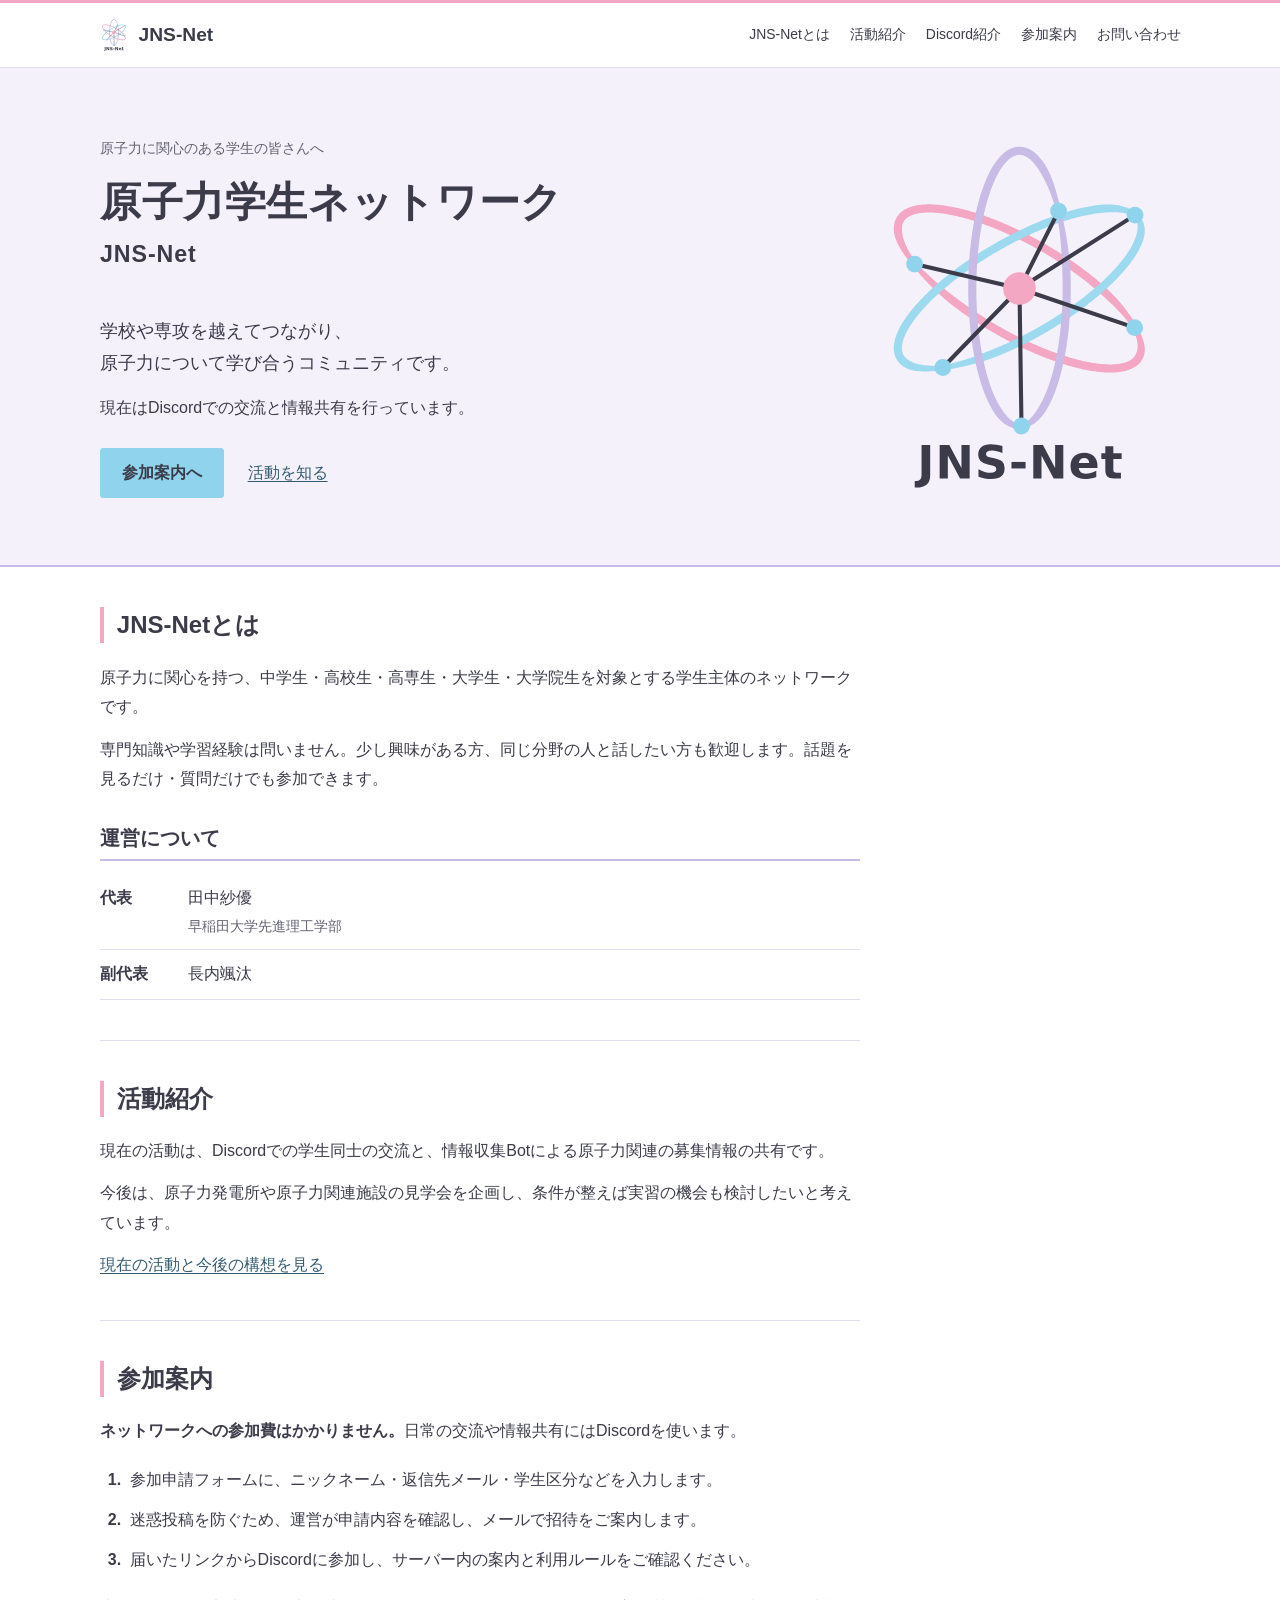
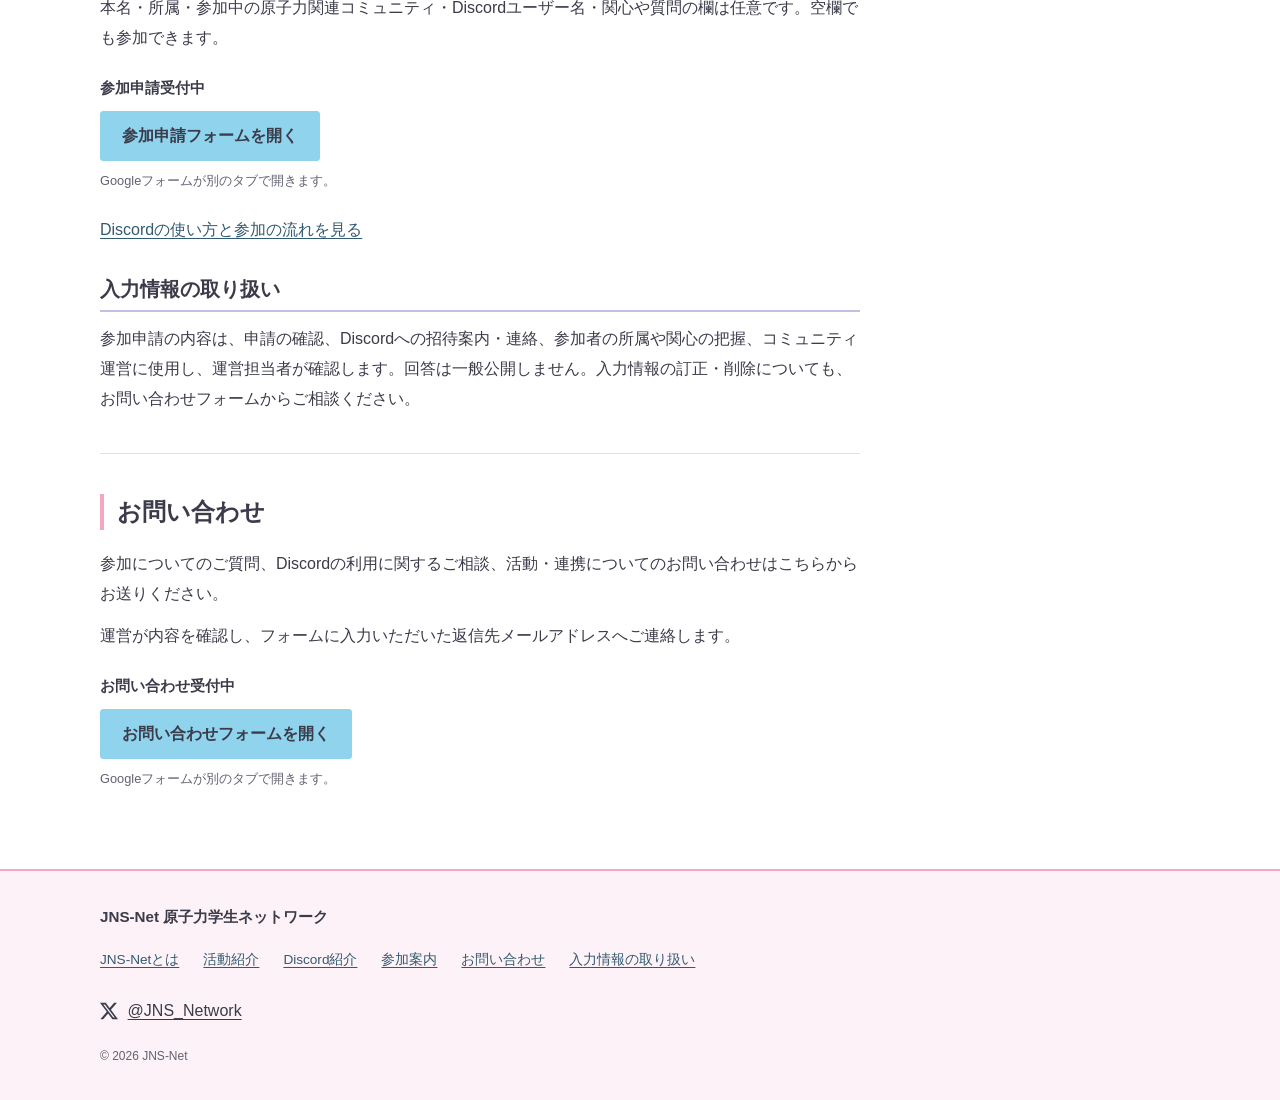
==== index.html @ f4543c04 "Publish JNS-Net official website" ====
<!DOCTYPE html>
<html lang="ja">
<head>
  <meta charset="UTF-8">
  <meta name="viewport" content="width=device-width, initial-scale=1.0">
  <title>JNS-Net 原子力学生ネットワーク</title>
  <meta name="description" content="原子力に関心のある学生が、学校や専攻を越えて交流するネットワークです。Discordでの交流・募集情報の共有、参加申請をご案内します。参加費無料。">
  <meta property="og:title" content="JNS-Net 原子力学生ネットワーク">
  <meta property="og:description" content="原子力に関心のある学生が、学校や専攻を越えて交流するネットワークです。Discordでの交流・募集情報の共有、参加申請をご案内します。参加費無料。">
  <meta property="og:image" content="https://tomatoto0314.github.io/jns-net-site/assets/JNS-Net_%E6%AD%A3%E5%BC%8F%E3%83%AD%E3%82%B4%E3%82%BB%E3%83%83%E3%83%88/02_%E3%82%A2%E3%82%A4%E3%82%B3%E3%83%B3/JNS-Net_%E3%82%A2%E3%82%A4%E3%82%B3%E3%83%B3_%E7%99%BD%E8%83%8C%E6%99%AF_256px.png">
  <meta property="og:type" content="website">
  <meta property="og:url" content="https://tomatoto0314.github.io/jns-net-site/">
  <link rel="canonical" href="https://tomatoto0314.github.io/jns-net-site/">
  <link rel="icon" type="image/svg+xml" href="assets/JNS-Net_正式ロゴセット/02_アイコン/JNS-Net_アイコン.svg">
  <link rel="icon" type="image/png" sizes="256x256" href="assets/JNS-Net_正式ロゴセット/02_アイコン/JNS-Net_アイコン_白背景_256px.png">
  <link rel="apple-touch-icon" href="assets/JNS-Net_正式ロゴセット/02_アイコン/JNS-Net_アイコン_白背景_256px.png">
  <link rel="stylesheet" href="style.css">
  <script src="script.js" defer></script>
</head>
<body>
  <a class="skip-link" href="#main">本文へ</a>
  <header class="site-header">
    <div class="header-inner">
      <a class="logo-link" href="index.html" aria-label="JNS-Net トップページ">
        <img src="assets/JNS-Net_正式ロゴセット/01_推奨ロゴ/JNS-Net_基本ロゴ.svg" alt="" width="36" height="43">
        <span class="logo-text">JNS-Net</span>
      </a>
      <button class="nav-toggle" id="navToggle" type="button" aria-label="メニューを開く" aria-expanded="false" aria-controls="siteNav">メニュー</button>
      <nav class="site-nav" id="siteNav" aria-label="主要ナビゲーション">
        <a href="index.html#about">JNS-Netとは</a>
        <a href="activities.html">活動紹介</a>
        <a href="discord.html">Discord紹介</a>
        <a href="index.html#join">参加案内</a>
        <a href="index.html#contact">お問い合わせ</a>
      </nav>
    </div>
  </header>
  <main id="main">
    <section class="hero">
      <div class="container hero-inner">
        <div class="hero-heading">
          <p class="eyebrow">原子力に関心のある学生の皆さんへ</p>
          <h1><span class="keep-phrase">原子力学生</span><span class="keep-phrase">ネットワーク</span><span class="hero-name">JNS-Net</span></h1>
        </div>
        <div class="hero-copy">
          <p class="hero-lead">学校や専攻を越えてつながり、<br class="wide-only">原子力について学び合うコミュニティです。</p>
          <p>現在はDiscordでの交流と情報共有を行っています。</p>
          <div class="actions">
            <a class="button button-primary" href="#join">参加案内へ</a>
            <a class="text-link" href="activities.html">活動を知る</a>
          </div>
        </div>
        <img class="hero-mark" src="assets/JNS-Net_正式ロゴセット/01_推奨ロゴ/JNS-Net_基本ロゴ.svg" alt="JNS-Net 正式ロゴ" width="320" height="384">
      </div>
    </section>
    <div class="container document">
      <section class="section" id="about" aria-labelledby="about-title">
        <h2 id="about-title">JNS-Netとは</h2>
        <p>原子力に関心を持つ、中学生・高校生・高専生・大学生・大学院生を対象とする学生主体のネットワークです。</p>
        <p>専門知識や学習経験は問いません。少し興味がある方、同じ分野の人と話したい方も歓迎します。話題を見るだけ・質問だけでも参加できます。</p>
        <h3>運営について</h3>
        <dl class="people">
          <div><dt>代表</dt><dd>田中紗優<span>早稲田大学先進理工学部</span></dd></div>
          <div><dt>副代表</dt><dd>長内颯汰</dd></div>
        </dl>
      </section>
      <section class="section" id="activities" aria-labelledby="activities-title">
        <h2 id="activities-title">活動紹介</h2>
        <p>現在の活動は、Discordでの学生同士の交流と、情報収集Botによる原子力関連の募集情報の共有です。</p>
        <p>今後は、原子力発電所や原子力関連施設の見学会を企画し、条件が整えば実習の機会も検討したいと考えています。</p>
        <p><a href="activities.html">現在の活動と今後の構想を見る</a></p>
      </section>
      <section class="section" id="join" aria-labelledby="join-title">
        <h2 id="join-title">参加案内</h2>
        <p><strong>ネットワークへの参加費はかかりません。</strong>日常の交流や情報共有にはDiscordを使います。</p>
        <ol class="process-list">
          <li>参加申請フォームに、ニックネーム・返信先メール・学生区分などを入力します。</li>
          <li>迷惑投稿を防ぐため、運営が申請内容を確認し、メールで招待をご案内します。</li>
          <li>届いたリンクからDiscordに参加し、サーバー内の案内と利用ルールをご確認ください。</li>
        </ol>
        <p>本名・所属・参加中の原子力関連コミュニティ・Discordユーザー名・関心や質問の欄は任意です。空欄でも参加できます。</p>
        <div class="form-entry">
          <p class="form-status">参加申請受付中</p>
          <a class="button button-primary" data-form="join" href="https://docs.google.com/forms/d/e/1FAIpQLSfnMeaPvfsD2d7tkTASsmJzb2HqKz71x0CBqUqwjffnBrkVyA/viewform" target="_blank" rel="noopener noreferrer">参加申請フォームを開く</a>
          <p class="link-note">Googleフォームが別のタブで開きます。</p>
        </div>
        <p><a href="discord.html">Discordの使い方と参加の流れを見る</a></p>
        <h3 id="information">入力情報の取り扱い</h3>
        <p>参加申請の内容は、申請の確認、Discordへの招待案内・連絡、参加者の所属や関心の把握、コミュニティ運営に使用し、運営担当者が確認します。回答は一般公開しません。入力情報の訂正・削除についても、お問い合わせフォームからご相談ください。</p>
      </section>
      <section class="section" id="contact" aria-labelledby="contact-title">
        <h2 id="contact-title">お問い合わせ</h2>
        <p>参加についてのご質問、Discordの利用に関するご相談、活動・連携についてのお問い合わせはこちらからお送りください。</p>
        <p>運営が内容を確認し、フォームに入力いただいた返信先メールアドレスへご連絡します。</p>
        <div class="form-entry">
          <p class="form-status">お問い合わせ受付中</p>
          <a class="button button-primary" data-form="contact" href="https://docs.google.com/forms/d/e/1FAIpQLScc3NugrwZ7gzb8aY_9ALtX08g7vlMm2H734OMPPmi0vHldWA/viewform" target="_blank" rel="noopener noreferrer">お問い合わせフォームを開く</a>
          <p class="link-note">Googleフォームが別のタブで開きます。</p>
        </div>
      </section>
    </div>
  </main>
  <footer class="site-footer">
    <div class="container footer-inner">
      <p class="footer-name">JNS-Net 原子力学生ネットワーク</p>
      <nav class="footer-links" aria-label="フッターナビゲーション">
        <a href="index.html#about">JNS-Netとは</a>
        <a href="activities.html">活動紹介</a>
        <a href="discord.html">Discord紹介</a>
        <a href="index.html#join">参加案内</a>
        <a href="index.html#contact">お問い合わせ</a>
        <a href="index.html#information">入力情報の取り扱い</a>
      </nav>
      <p class="footer-social"><a class="social-link" href="https://x.com/JNS_Network" target="_blank" rel="noopener noreferrer" aria-label="X @JNS_Network（別タブで開く）"><svg viewBox="0 0 24 24" width="18" height="18" aria-hidden="true" focusable="false"><path fill="currentColor" d="M18.901 1.153h3.68l-8.04 9.19L24 22.846h-7.406l-5.8-7.584-6.64 7.584H.47l8.6-9.835L0 1.154h7.594l5.243 6.932ZM17.61 20.644h2.039L6.486 3.24H4.298Z"/></svg><span>@JNS_Network</span></a></p>
      <p class="copyright">© 2026 JNS-Net</p>
    </div>
  </footer>
</body>
</html>
---- style.css ----
/* JNS-Net: 公式のパステル色を使った文書型レイアウト。 */
:root {
  --ink: #3B3B4A;
  --muted: #626271;
  --pink: #F3A7C3;
  --sky: #8FD3EC;
  --light-sky: #9DDAEF;
  --lavender: #C8BCE6;
  --hero-tint: #F5F1FB;
  --footer-tint: #FDF2F7;
  --line: #E4DDEF;
  --font: "Helvetica Neue", Arial, "Hiragino Kaku Gothic ProN", "Hiragino Sans", "BIZ UDPGothic", Meiryo, sans-serif;
}
* { box-sizing: border-box; }
html { scroll-behavior: smooth; }
body { margin: 0; background: #fff; color: var(--ink); font: 16px/1.85 var(--font); -webkit-font-smoothing: antialiased; }
h1, h2, h3, p, dl, ol { margin: 0; }
img { display: block; max-width: 100%; height: auto; }
a { color: #335B70; text-underline-offset: .2em; text-decoration-thickness: 1px; }
a:hover { text-decoration-thickness: 2px; }
a:focus-visible, button:focus-visible { outline: 3px solid var(--ink); outline-offset: 4px; }
button { font: inherit; }
section { scroll-margin-top: 4rem; }
h3, main { scroll-margin-top: 5rem; }
.container { width: min(100% - 3rem, 1080px); margin-inline: auto; }
.document > * { max-width: 760px; }
.skip-link { position: absolute; top: .5rem; left: .75rem; z-index: 200; padding: .5rem 1rem; background: #fff; transform: translateY(-180%); }
.skip-link:focus { transform: none; }
.site-header { position: sticky; top: 0; z-index: 100; background: #fff; border-top: 3px solid var(--pink); border-bottom: 1px solid var(--line); }
.header-inner { max-width: 1130px; margin: auto; padding: .8rem 1.5rem; display: flex; align-items: center; justify-content: space-between; gap: 1.5rem; }
.logo-link { display: flex; align-items: center; gap: .6rem; color: var(--ink); text-decoration: none; flex-shrink: 0; }
.logo-link img { width: 30px; height: 36px; object-fit: contain; }
.logo-text { font-size: 1.2rem; font-weight: 700; white-space: nowrap; }
.site-nav { display: flex; align-items: center; gap: 1.25rem; }
.site-nav a { color: var(--ink); font-size: .87rem; text-decoration: none; white-space: nowrap; padding-block: .4rem; }
.site-nav a:hover, .site-nav a[aria-current] { text-decoration: underline; text-decoration-color: var(--sky); text-decoration-thickness: 3px; }
.nav-toggle { display: none; border: 1px solid #BFC4CC; background: #fff; color: var(--ink); padding: .4rem .65rem; min-height: 44px; border-radius: 3px; cursor: pointer; }
.hero { background: var(--hero-tint); border-bottom: 2px solid var(--lavender); }
.hero-inner { display: grid; grid-template-columns: minmax(0, 1fr) 320px; grid-template-areas: "heading mark" "copy mark"; column-gap: 4rem; align-items: center; padding-block: 3.5rem; }
.hero-heading { grid-area: heading; }
.hero-copy { grid-area: copy; }
.eyebrow { color: var(--muted); font-size: .9rem; margin-bottom: .7rem; }
h1 { font-size: clamp(1.8rem, 3.2vw, 2.65rem); line-height: 1.45; font-weight: 700; letter-spacing: .015em; }
.keep-phrase { display: inline-block; }
.hero-name { display: block; font-size: 1.45rem; letter-spacing: .04em; margin-top: .35rem; }
.hero-lead { font-size: 1.14rem; line-height: 1.8; margin: 1.25rem 0 .75rem; }
.hero-inner p:not(.eyebrow):not(.hero-lead) { color: var(--ink); }
.hero-mark { grid-area: mark; width: 100%; height: 100%; max-height: 400px; min-height: 0; object-fit: contain; }
.actions { display: flex; align-items: center; gap: 1.5rem; flex-wrap: wrap; margin-top: 1.6rem; }
.button { display: inline-block; padding: .7rem 1.3rem; border-radius: 3px; text-decoration: none; font-weight: 600; line-height: 1.6; text-align: center; }
.button-primary { color: var(--ink); background: var(--sky); border: 1px solid var(--sky); }
.button-primary:hover { background: var(--light-sky); border-color: var(--ink); text-decoration: underline; }
.text-link { font-weight: 500; }
.section { padding-block: 2.5rem; }
.section + .section { border-top: 1px solid var(--line); }
h2 { font-size: 1.5rem; line-height: 1.5; margin-bottom: 1.2rem; padding-left: .8rem; border-left: 4px solid var(--pink); }
h3 { font-size: 1.22rem; line-height: 1.6; margin: 1.8rem 0 .75rem; padding-bottom: .35rem; border-bottom: 2px solid var(--lavender); }
p + p { margin-top: .8rem; }
.people { margin-top: .7rem; }
.people > div { display: grid; grid-template-columns: 5.5rem minmax(0, 1fr); padding-block: .6rem; border-bottom: 1px solid var(--line); }
.people dt { font-weight: 600; }
.people dd { margin: 0; }
.people dd span { display: block; color: var(--muted); font-size: .9rem; }
.small-note { color: var(--muted); font-size: .9rem; }
.people + .small-note { margin-top: .9rem; }
.process-list { padding-left: 1.6rem; margin-block: 1.2rem; }
.process-list li { padding-left: .25rem; margin-block: .65rem; }
.process-list li::marker { color: var(--ink); font-weight: 600; }
.form-entry { margin-block: 1.4rem; }
.form-status { font-weight: 600; margin-bottom: .55rem; font-size: .92rem; }
.link-note { color: var(--muted); font-size: .8rem; margin-top: .5rem; }
.page-heading { padding-top: 2.7rem; }
.breadcrumb { color: var(--muted); font-size: .85rem; margin-bottom: 1rem; }
.page-lead { font-size: 1.05rem; margin-top: 1rem; }
.page-body { padding-bottom: 1.5rem; }
.discord-example { max-width: 360px; margin: 1.25rem 0; }
.activity-example { max-width: 240px; }
/* 画像の原本は保持し、表示枠で端末のステータスバー・入力欄を隠す。 */
.screenshot-window { display: block; overflow: hidden; }
.screenshot-window img { width: 100%; max-width: none; }
.screenshot-visits { aspect-ratio: 588 / 900; }
.screenshot-visits img { margin-top: -35.714286%; }
.screenshot-reports { aspect-ratio: 588 / 600; }
.screenshot-reports img { margin-top: -30.612245%; }
.discord-example figcaption { margin-top: .65rem; color: var(--muted); font-size: .82rem; line-height: 1.7; }
.more-examples { margin-block: 1.3rem; }
.more-examples summary { color: #335B70; cursor: pointer; text-decoration: underline; text-underline-offset: .2em; }
.more-examples summary:focus-visible { outline: 3px solid var(--ink); outline-offset: 4px; }
.activity-record { padding-block: 2.5rem; border-top: 1px solid var(--line); }
.record-date { color: var(--muted); font-size: .88rem; margin-bottom: .5rem; }
.site-footer { background: var(--footer-tint); border-top: 2px solid var(--pink); margin-top: 1rem; }
.footer-inner { padding-block: 2rem; }
.footer-name { font-size: .95rem; font-weight: 600; }
.footer-links { display: flex; flex-wrap: wrap; gap: .5rem 1.5rem; margin-block: 1rem; }
.footer-links a { font-size: .85rem; }
.footer-social { margin-block: .75rem; }
.social-link { display: inline-flex; align-items: center; gap: .6rem; min-height: 44px; color: var(--ink); }
.social-link svg { flex-shrink: 0; }
.copyright { font-size: .75rem; color: var(--muted); }
@media (max-width: 900px) {
  .hero-inner { grid-template-columns: minmax(0, 1fr) 240px; column-gap: 2rem; }
  .header-inner { flex-wrap: wrap; gap: .5rem; }
  .site-nav { width: 100%; flex-wrap: wrap; gap: .4rem 1.2rem; }
  .js .nav-toggle { display: inline-block; }
  .js .site-nav { display: none; }
  .js .site-nav.open { display: flex; flex-direction: column; align-items: stretch; padding-block: .6rem; }
  .js .site-nav a { padding: .6rem .25rem; border-bottom: 1px solid var(--line); }
}
@media (max-width: 640px) {
  .container { width: calc(100% - 2.5rem); }
  .header-inner { padding: .6rem 1.25rem; }
  .logo-link { gap: .45rem; }
  .logo-text { font-size: 1.1rem; }
  .nav-toggle { font-size: .8rem; padding-inline: .5rem; }
  .hero-inner { grid-template-columns: minmax(0, 1fr) 112px; grid-template-areas: "heading mark" "copy copy"; column-gap: 1rem; row-gap: 1rem; padding-block: 2rem; }
  .hero-heading h1 { font-size: 1.6rem; }
  .hero-heading .keep-phrase { display: block; }
  h1 { font-size: 1.85rem; }
  .hero-name { font-size: 1.1rem; margin-top: .45rem; }
  .eyebrow { font-size: .8rem; }
  .hero-lead { font-size: 1.05rem; }
  .wide-only { display: none; }
  .hero-mark { width: 112px; height: auto; }
  .hero-copy .hero-lead { margin-top: 0; }
  .actions { gap: 1rem 1.4rem; margin-top: 1.25rem; }
  .section { padding-block: 2rem; }
  h2 { font-size: 1.3rem; }
  .page-heading { padding-top: 2rem; }
  .page-heading h1 { font-size: 1.65rem; }
  .page-lead { font-size: 1rem; }
  .process-list { padding-left: 1.35rem; }
}
@media (prefers-reduced-motion: reduce) {
  html { scroll-behavior: auto; }
}
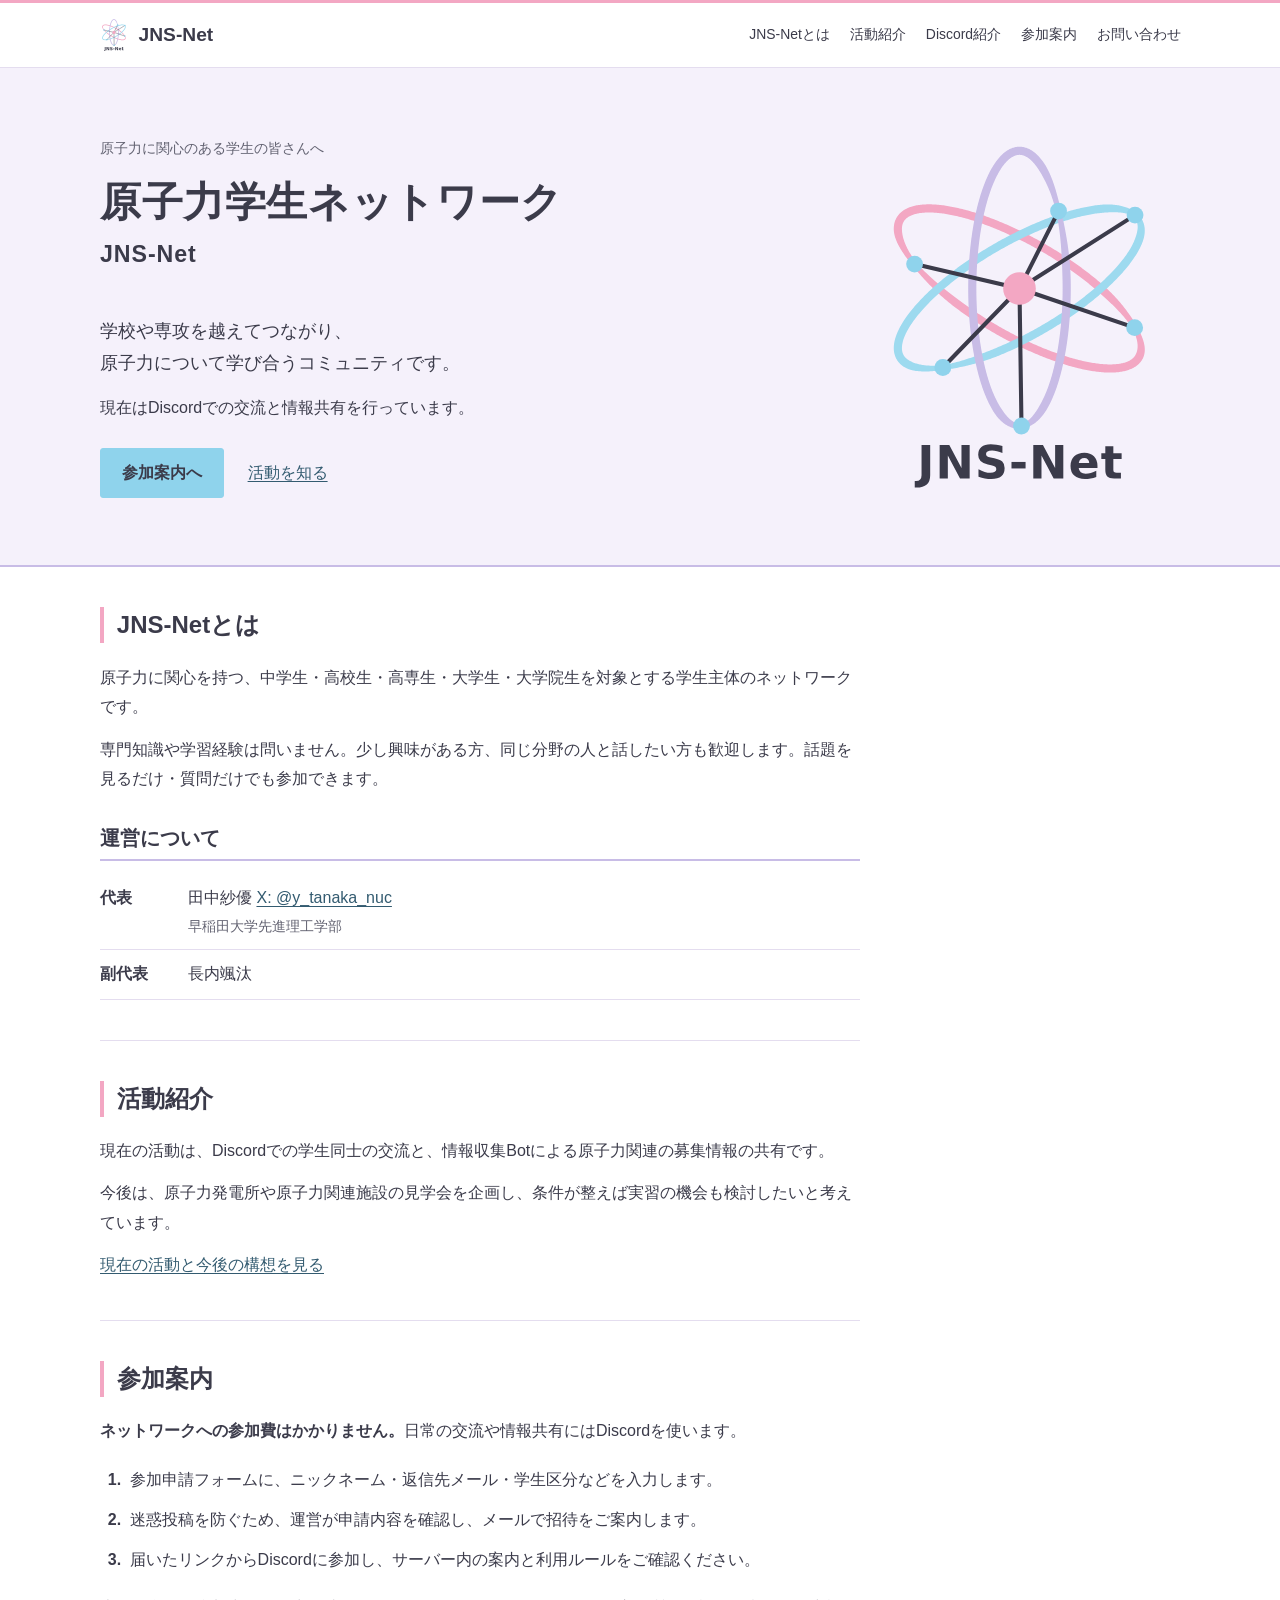
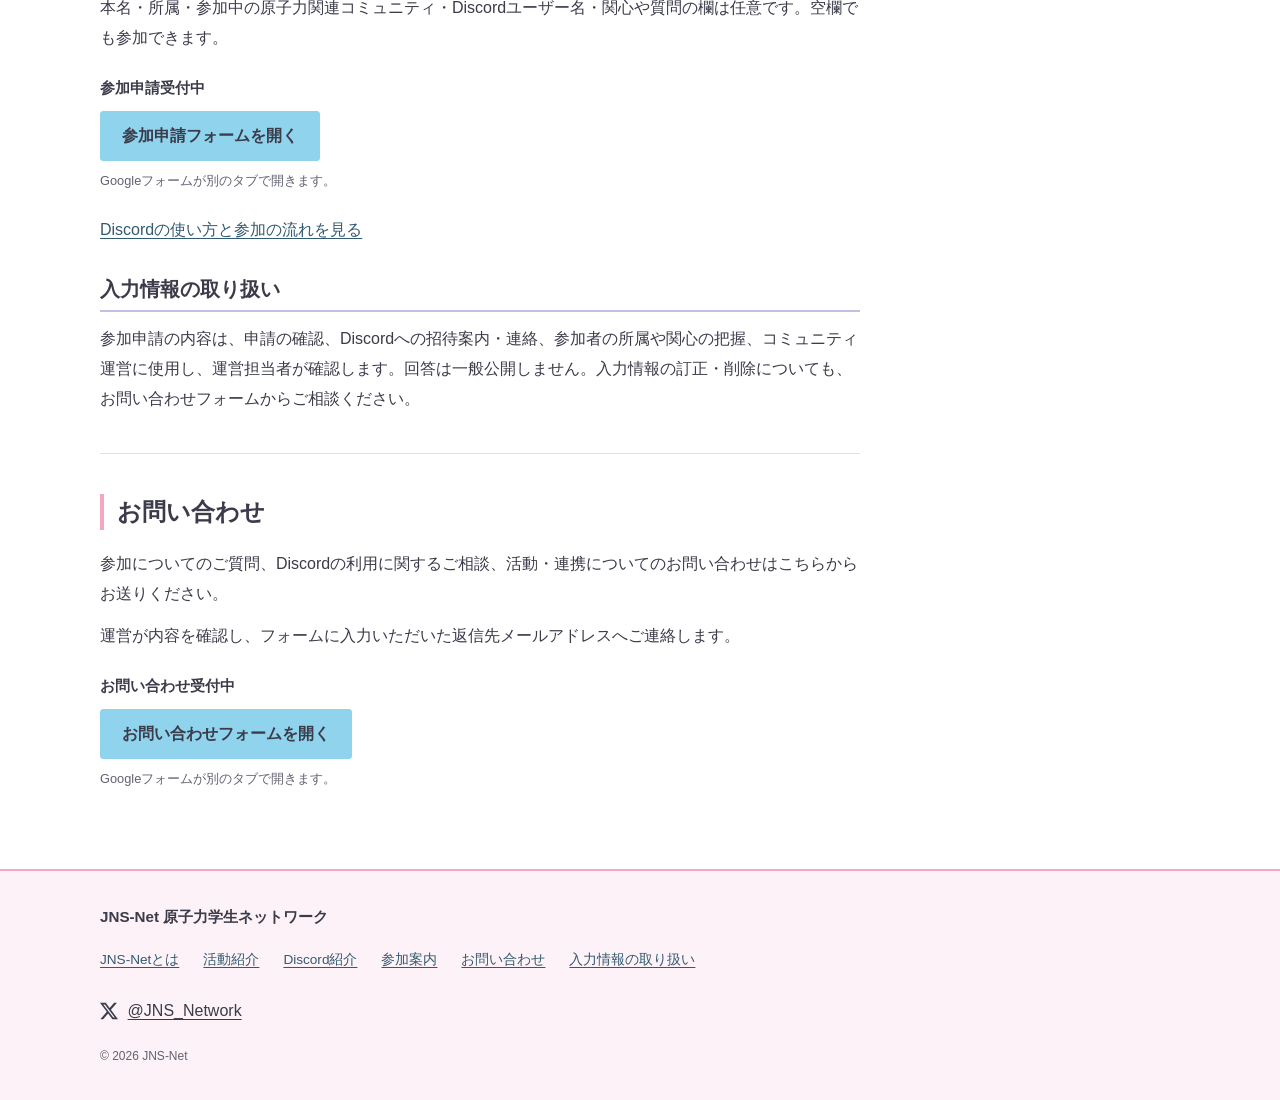
==== commit b485b807: "feat: 代表者欄に本人のXリンクを追加" ====
--- a/index.html
+++ b/index.html
@@ -7,10 +7,10 @@
   <meta name="description" content="原子力に関心のある学生が、学校や専攻を越えて交流するネットワークです。Discordでの交流・募集情報の共有、参加申請をご案内します。参加費無料。">
   <meta property="og:title" content="JNS-Net 原子力学生ネットワーク">
   <meta property="og:description" content="原子力に関心のある学生が、学校や専攻を越えて交流するネットワークです。Discordでの交流・募集情報の共有、参加申請をご案内します。参加費無料。">
-  <meta property="og:image" content="https://tomatoto0314.github.io/jns-net-site/assets/JNS-Net_%E6%AD%A3%E5%BC%8F%E3%83%AD%E3%82%B4%E3%82%BB%E3%83%83%E3%83%88/02_%E3%82%A2%E3%82%A4%E3%82%B3%E3%83%B3/JNS-Net_%E3%82%A2%E3%82%A4%E3%82%B3%E3%83%B3_%E7%99%BD%E8%83%8C%E6%99%AF_256px.png">
+  <meta property="og:image" content="https://jns-network.github.io/assets/JNS-Net_%E6%AD%A3%E5%BC%8F%E3%83%AD%E3%82%B4%E3%82%BB%E3%83%83%E3%83%88/02_%E3%82%A2%E3%82%A4%E3%82%B3%E3%83%B3/JNS-Net_%E3%82%A2%E3%82%A4%E3%82%B3%E3%83%B3_%E7%99%BD%E8%83%8C%E6%99%AF_256px.png">
   <meta property="og:type" content="website">
-  <meta property="og:url" content="https://tomatoto0314.github.io/jns-net-site/">
-  <link rel="canonical" href="https://tomatoto0314.github.io/jns-net-site/">
+  <meta property="og:url" content="https://jns-network.github.io/">
+  <link rel="canonical" href="https://jns-network.github.io/">
   <link rel="icon" type="image/svg+xml" href="assets/JNS-Net_正式ロゴセット/02_アイコン/JNS-Net_アイコン.svg">
   <link rel="icon" type="image/png" sizes="256x256" href="assets/JNS-Net_正式ロゴセット/02_アイコン/JNS-Net_アイコン_白背景_256px.png">
   <link rel="apple-touch-icon" href="assets/JNS-Net_正式ロゴセット/02_アイコン/JNS-Net_アイコン_白背景_256px.png">
@@ -60,7 +60,7 @@
         <p>専門知識や学習経験は問いません。少し興味がある方、同じ分野の人と話したい方も歓迎します。話題を見るだけ・質問だけでも参加できます。</p>
         <h3>運営について</h3>
         <dl class="people">
-          <div><dt>代表</dt><dd>田中紗優<span>早稲田大学先進理工学部</span></dd></div>
+          <div><dt>代表</dt><dd>田中紗優 <a href="https://x.com/y_tanaka_nuc" target="_blank" rel="noopener noreferrer" aria-label="田中紗優のX @y_tanaka_nuc（別タブで開く）">X: @y_tanaka_nuc</a><span>早稲田大学先進理工学部</span></dd></div>
           <div><dt>副代表</dt><dd>長内颯汰</dd></div>
         </dl>
       </section>
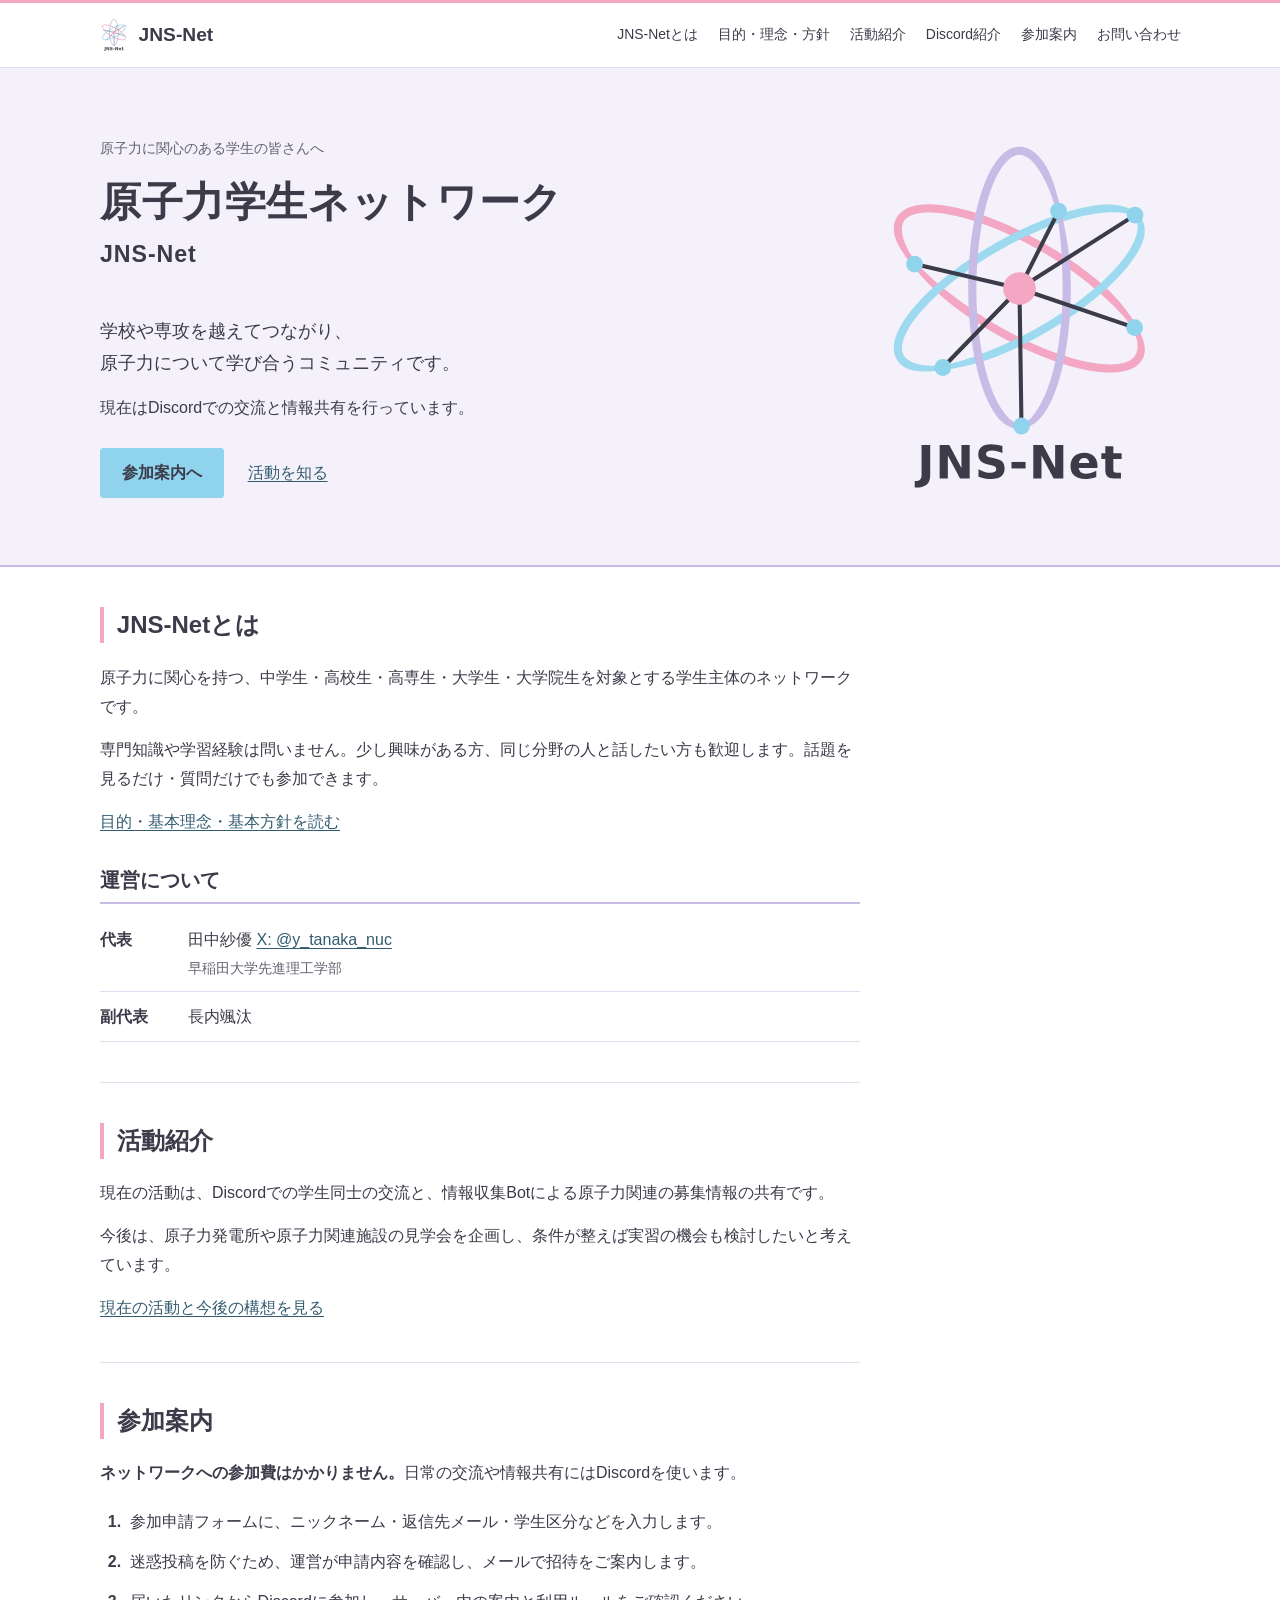
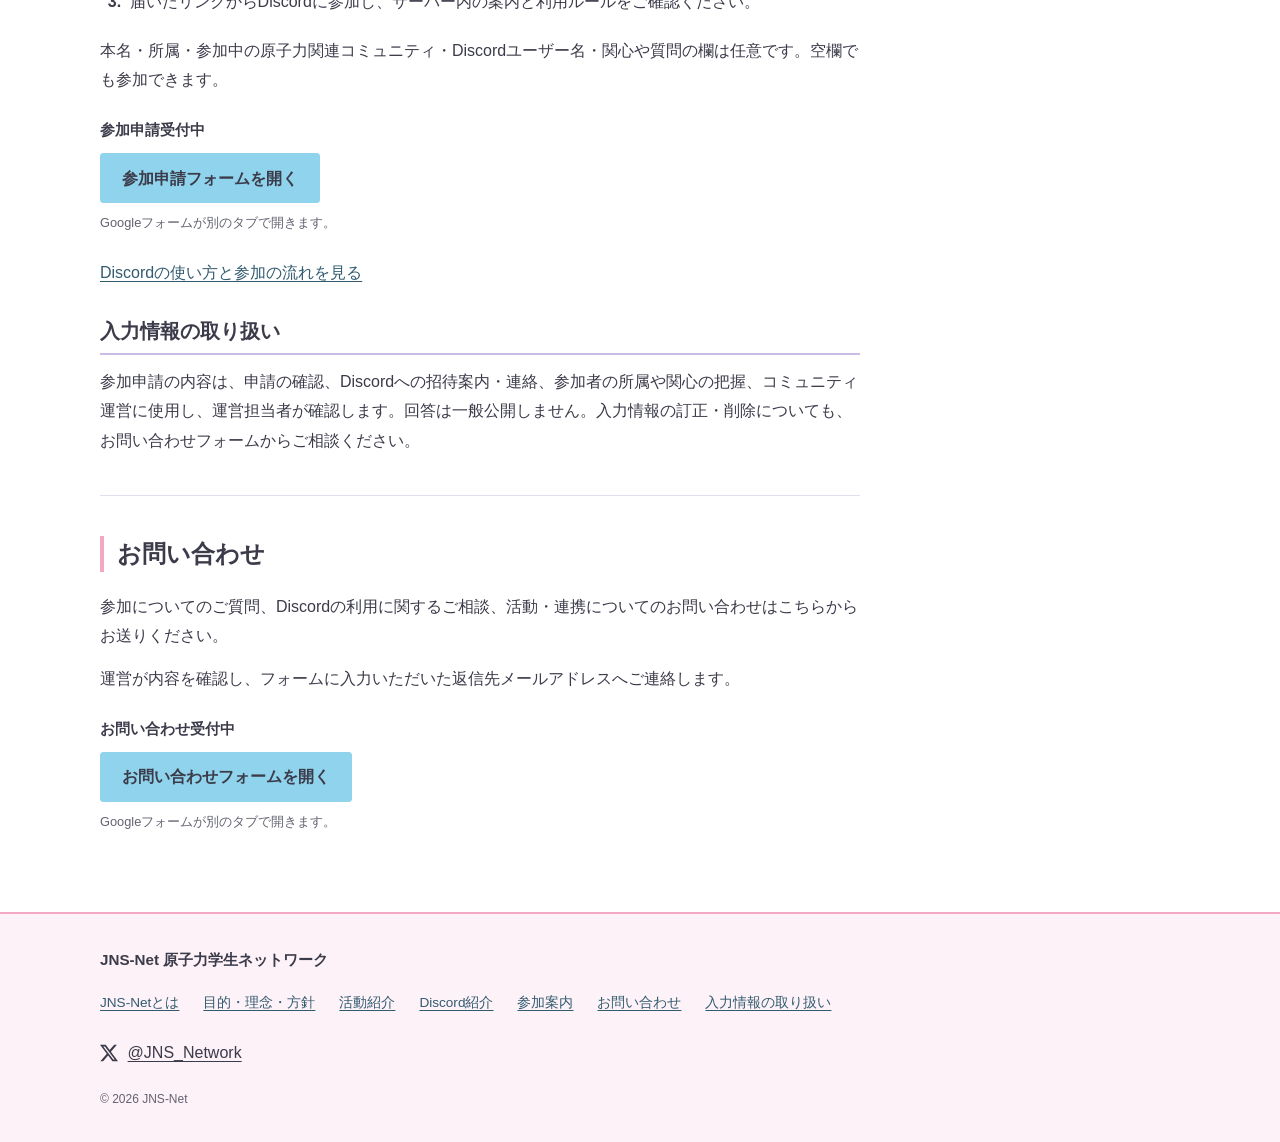
==== commit 45d69cc6: "feat: 目的・基本理念・基本方針のページを追加" ====
--- a/index.html
+++ b/index.html
@@ -4,9 +4,9 @@
   <meta charset="UTF-8">
   <meta name="viewport" content="width=device-width, initial-scale=1.0">
   <title>JNS-Net 原子力学生ネットワーク</title>
-  <meta name="description" content="原子力に関心のある学生が、学校や専攻を越えて交流するネットワークです。Discordでの交流・募集情報の共有、参加申請をご案内します。参加費無料。">
+  <meta name="description" content="原子力に関心のある学生が、学校や専攻を越えてつながるネットワークです。Discordでの交流や情報共有を通して、原子力に触れやすい環境をつくっていきます。">
   <meta property="og:title" content="JNS-Net 原子力学生ネットワーク">
-  <meta property="og:description" content="原子力に関心のある学生が、学校や専攻を越えて交流するネットワークです。Discordでの交流・募集情報の共有、参加申請をご案内します。参加費無料。">
+  <meta property="og:description" content="原子力に関心のある学生が、学校や専攻を越えてつながるネットワークです。Discordでの交流や情報共有を通して、原子力に触れやすい環境をつくっていきます。">
   <meta property="og:image" content="https://jns-network.github.io/assets/JNS-Net_%E6%AD%A3%E5%BC%8F%E3%83%AD%E3%82%B4%E3%82%BB%E3%83%83%E3%83%88/02_%E3%82%A2%E3%82%A4%E3%82%B3%E3%83%B3/JNS-Net_%E3%82%A2%E3%82%A4%E3%82%B3%E3%83%B3_%E7%99%BD%E8%83%8C%E6%99%AF_256px.png">
   <meta property="og:type" content="website">
   <meta property="og:url" content="https://jns-network.github.io/">
@@ -28,6 +28,7 @@
       <button class="nav-toggle" id="navToggle" type="button" aria-label="メニューを開く" aria-expanded="false" aria-controls="siteNav">メニュー</button>
       <nav class="site-nav" id="siteNav" aria-label="主要ナビゲーション">
         <a href="index.html#about">JNS-Netとは</a>
+        <a href="philosophy.html">目的・理念・方針</a>
         <a href="activities.html">活動紹介</a>
         <a href="discord.html">Discord紹介</a>
         <a href="index.html#join">参加案内</a>
@@ -58,6 +59,7 @@
         <h2 id="about-title">JNS-Netとは</h2>
         <p>原子力に関心を持つ、中学生・高校生・高専生・大学生・大学院生を対象とする学生主体のネットワークです。</p>
         <p>専門知識や学習経験は問いません。少し興味がある方、同じ分野の人と話したい方も歓迎します。話題を見るだけ・質問だけでも参加できます。</p>
+        <p><a href="philosophy.html">目的・基本理念・基本方針を読む</a></p>
         <h3>運営について</h3>
         <dl class="people">
           <div><dt>代表</dt><dd>田中紗優 <a href="https://x.com/y_tanaka_nuc" target="_blank" rel="noopener noreferrer" aria-label="田中紗優のX @y_tanaka_nuc（別タブで開く）">X: @y_tanaka_nuc</a><span>早稲田大学先進理工学部</span></dd></div>
@@ -105,6 +107,7 @@
       <p class="footer-name">JNS-Net 原子力学生ネットワーク</p>
       <nav class="footer-links" aria-label="フッターナビゲーション">
         <a href="index.html#about">JNS-Netとは</a>
+        <a href="philosophy.html">目的・理念・方針</a>
         <a href="activities.html">活動紹介</a>
         <a href="discord.html">Discord紹介</a>
         <a href="index.html#join">参加案内</a>
--- a/style.css
+++ b/style.css
@@ -66,6 +66,8 @@
 .process-list { padding-left: 1.6rem; margin-block: 1.2rem; }
 .process-list li { padding-left: .25rem; margin-block: .65rem; }
 .process-list li::marker { color: var(--ink); font-weight: 600; }
+.principles-list { list-style: none; padding-left: 1.5em; }
+.principles-list li { margin-block: .8rem; text-indent: -1.5em; }
 .form-entry { margin-block: 1.4rem; }
 .form-status { font-weight: 600; margin-bottom: .55rem; font-size: .92rem; }
 .link-note { color: var(--muted); font-size: .8rem; margin-top: .5rem; }
